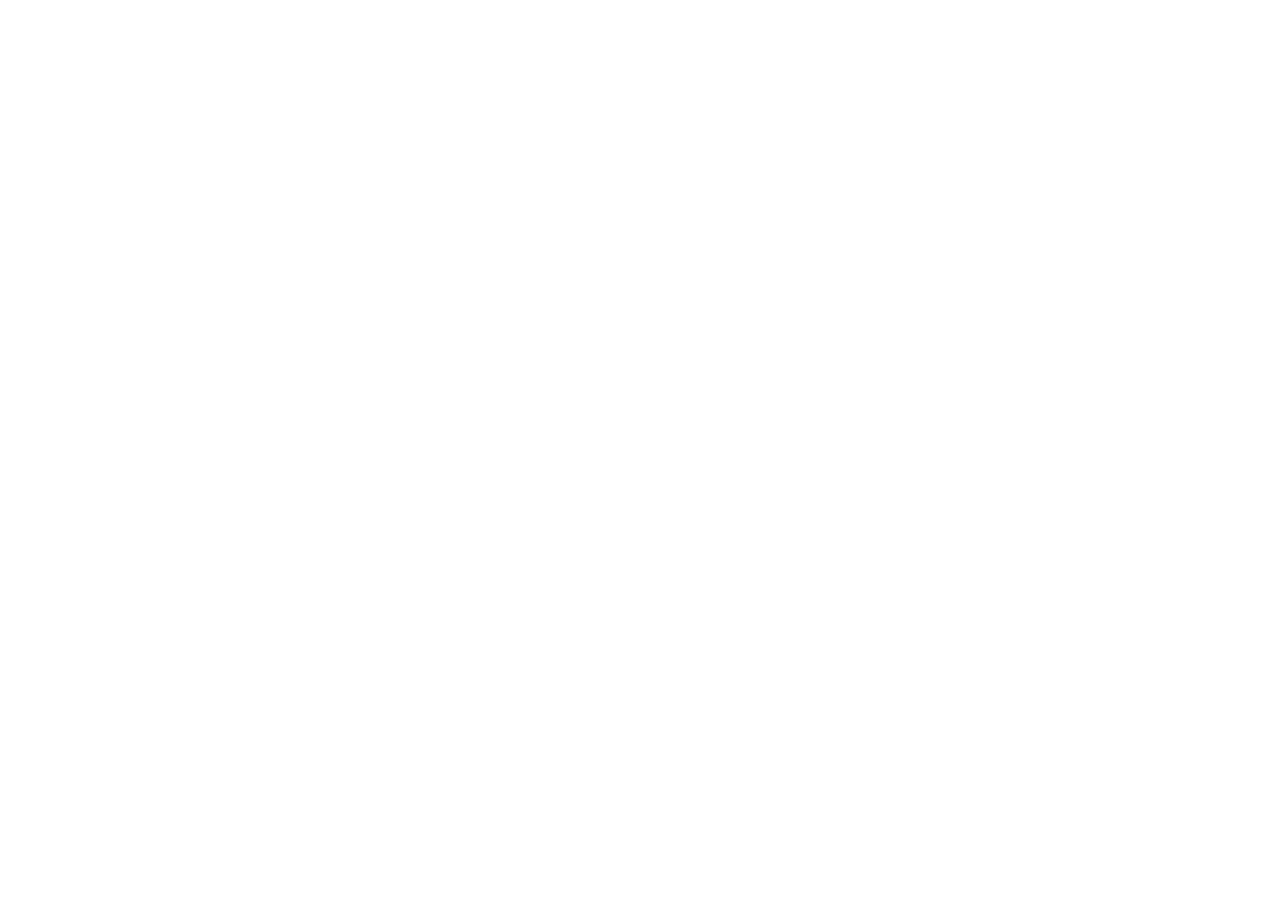
==== index.html @ 41bdb959 "index.html was added" ====
<!DOCTYPE html>
<html lang="en">
<head>
    <meta charset="UTF-8">
    <meta name="viewport" content="width=device-width, initial-scale=1.0">
    <title>Document</title>
</head>
<body>
    
</body>
</html>
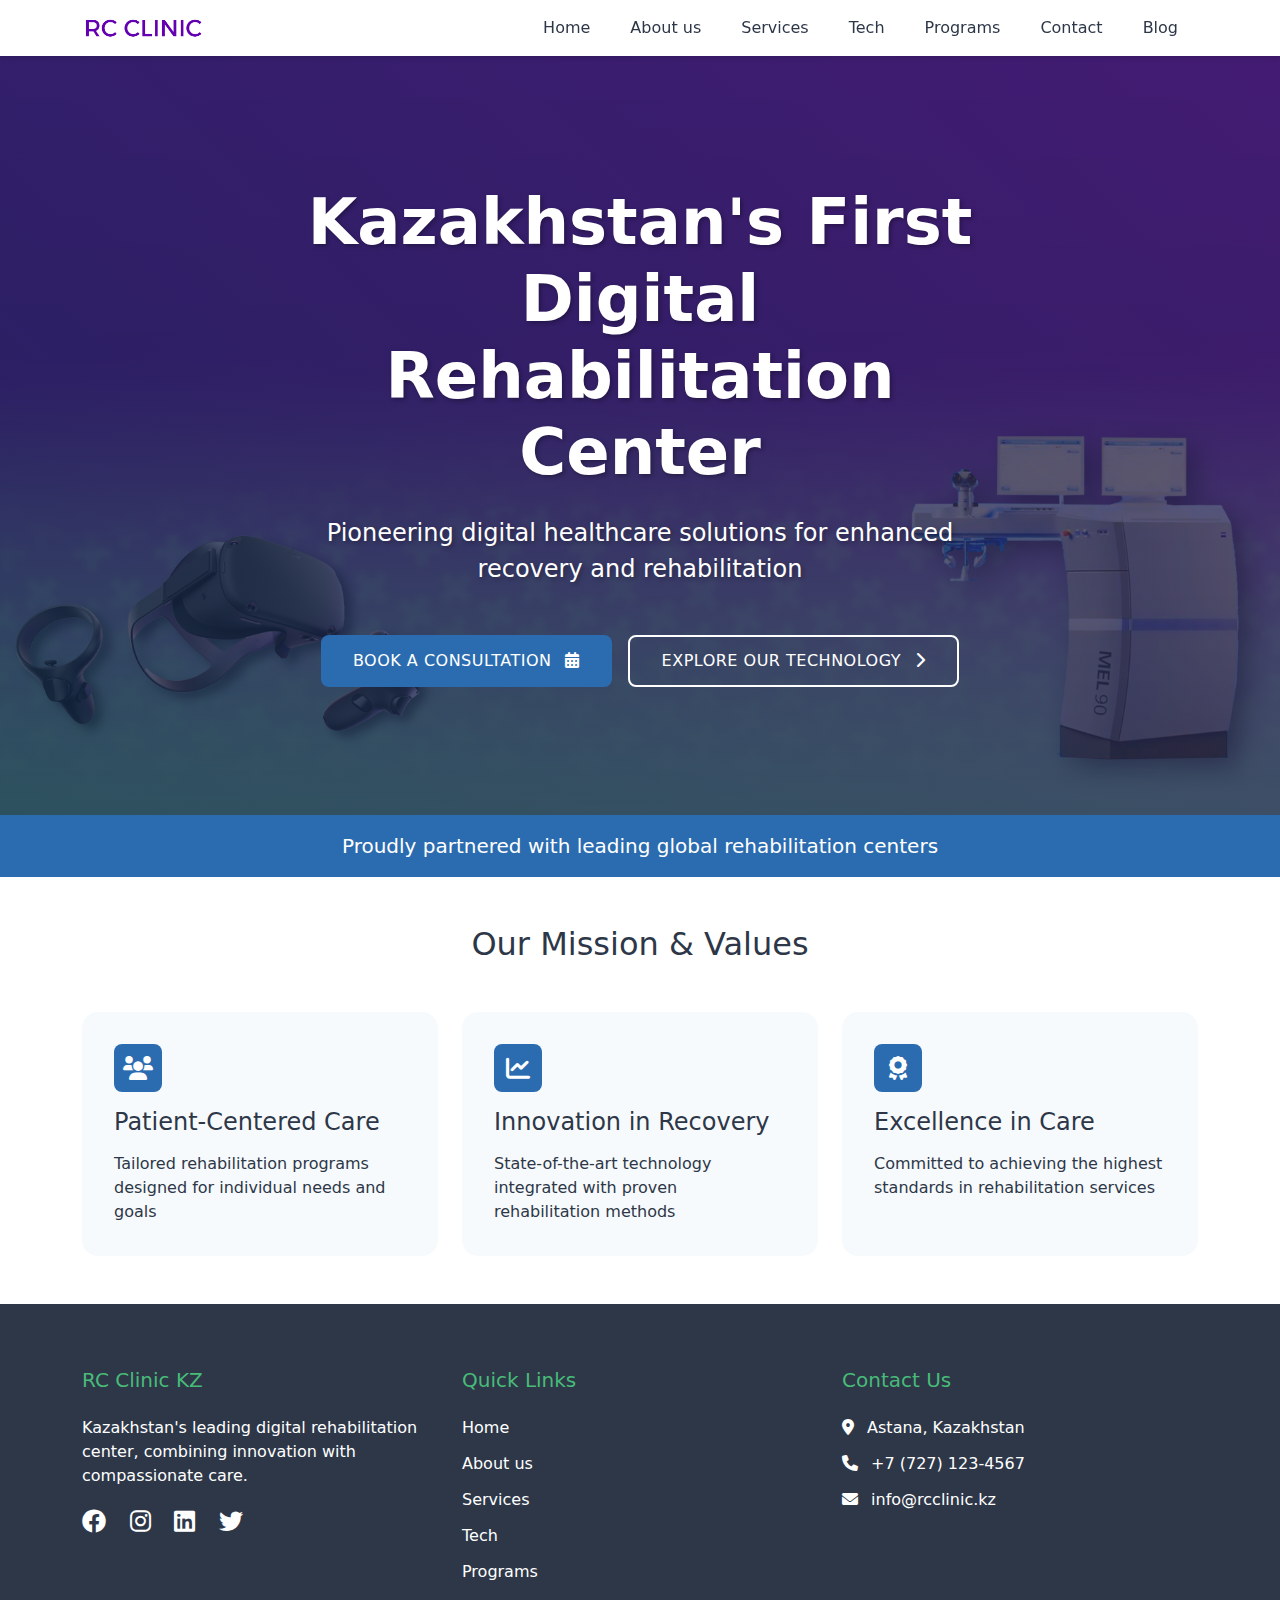
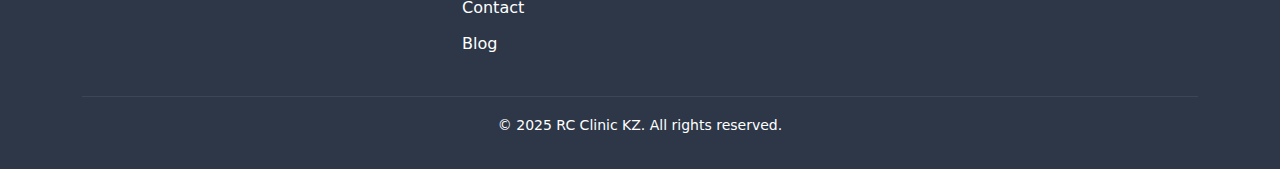
==== commit 3ca15860: "modal" ====
--- a/index.html
+++ b/index.html
@@ -3,9 +3,358 @@
 <head>
     <meta charset="UTF-8">
     <meta name="viewport" content="width=device-width, initial-scale=1.0">
-    <title>Document</title>
+    <title>RC Clinic - Kazakhstan's First Digital Rehabilitation Center</title>
+    <link href="https://cdnjs.cloudflare.com/ajax/libs/bootstrap/5.3.2/css/bootstrap.min.css" rel="stylesheet">
+    <link rel="stylesheet" href="style.css">
+<style>
+
+        .hero-section {
+            background: linear-gradient(rgba(0, 0, 0, 0.6), rgba(0, 0, 0, 0.7)), url('res/backgrmain.png');
+            background-size: cover;
+            background-position: center;
+            padding: 8rem 0;
+            color: white;
+            position: relative;
+        }
+
+        .hero-section::before {
+            content: '';
+            position: absolute;
+            top: 0;
+            left: 0;
+            width: 100%;
+            height: 100%;
+            background: linear-gradient(45deg, rgba(43, 108, 176, 0.3), rgba(128, 90, 213, 0.3));
+        }
+
+        .hero-section .container {
+            position: relative;
+            z-index: 2;
+        }
+
+        .hero-text {
+            text-shadow: 2px 2px 4px rgba(0, 0, 0, 0.3);
+        }
+
+        .achievement-banner {
+            background-color: var(--primary-blue);
+            color: white;
+        }
+
+        .custom-btn-primary {
+            background-color: var(--primary-blue);
+            color: white;
+            padding: 0.75rem 2rem;
+            border: none;
+            border-radius: 0.5rem;
+            transition: all 0.3s ease;
+            font-weight: 500;
+            text-transform: uppercase;
+            letter-spacing: 0.5px;
+        }
+
+        .custom-btn-primary:hover {
+            background-color: #2457A0;
+            color: white;
+            transform: translateY(-2px);
+            box-shadow: 0 4px 12px rgba(43, 108, 176, 0.3);
+        }
+
+        .custom-btn-secondary {
+            background-color: transparent;
+            color: white;
+            padding: 0.75rem 2rem;
+            border: 2px solid white;
+            border-radius: 0.5rem;
+            transition: all 0.3s ease;
+            font-weight: 500;
+            text-transform: uppercase;
+            letter-spacing: 0.5px;
+        }
+
+        .custom-btn-secondary:hover {
+            background-color: white;
+            color: var(--accent-purple);
+            transform: translateY(-2px);
+            box-shadow: 0 4px 12px rgba(255, 255, 255, 0.2);
+        }
+
+        .value-card {
+            background-color: var(--light-bg);
+            border-radius: 1rem;
+            padding: 2rem;
+            height: 100%;
+            transition: transform 0.3s ease;
+        }
+
+        .value-card:hover {
+            transform: translateY(-5px);
+        }
+
+        .icon-wrapper {
+            width: 3rem;
+            height: 3rem;
+            background-color: var(--primary-blue);
+            border-radius: 0.5rem;
+            display: flex;
+            align-items: center;
+            justify-content: center;
+            margin-bottom: 1rem;
+        }
+
+        .icon-wrapper i {
+            color: white;
+            font-size: 1.5rem;
+        }
+
+        .navbar {
+            background-color: white;
+            box-shadow: 0 2px 4px rgba(0,0,0,0.1);
+        }
+
+        .navbar-brand {
+            color: var(--primary-blue);
+            font-weight: bold;
+        }
+
+        .nav-link {
+            color: var(--dark-text);
+            transition: color 0.3s ease;
+        }
+
+        .nav-link:hover {
+            color: var(--primary-blue);
+        }
+    </style>
+    <link href="https://cdnjs.cloudflare.com/ajax/libs/font-awesome/6.0.0/css/all.min.css" rel="stylesheet">
 </head>
 <body>
+    <!-- Navigation -->
+    <nav class="navbar navbar-expand-lg sticky-top">
+        <div class="container">
+            <img src="res/logo/logo.png" alt="Logo" height="35" class="d-inline-block align-text-top">           
+            <button class="navbar-toggler" type="button" data-bs-toggle="collapse" data-bs-target="#navbarNav">
+                <span class="navbar-toggler-icon"></span>
+            </button>
+            <div class="collapse navbar-collapse" id="navbarNav">
+                <ul class="navbar-nav ms-auto">
+                    
+                    <li class="nav-item">
+                        <a class="nav-link" href="index.html">Home</a>
+                    </li>
+                    <li class="nav-item">
+                        <a class="nav-link" href="about.html">About us</a>
+                    </li>
+                    <li class="nav-item">
+                        <a class="nav-link" href="services.html">Services</a>
+                    </li>
+                    <li class="nav-item">
+                        <a class="nav-link" href="tech.html">Tech</a>
+                    </li>
+                    <li class="nav-item">
+                        <a class="nav-link" href="programs.html">Programs</a>
+                    </li>
+                    <li class="nav-item">
+                        <a class="nav-link" href="contact.html">Contact</a>
+                    </li>
+                    <li class="nav-item">
+                        <a class="nav-link" href="blog.html">Blog</a>
+                    </li>
+                </ul>
+            </div>
+        </div>
+    </nav>
+
+    <!-- Hero Section -->
+    <section class="hero-section">
+        <div class="container">
+            <div class="row align-items-center">
+                <div class="col-lg-8 mx-auto text-center hero-text">
+                    <h1 class="display-3 fw-bold mb-4">Kazakhstan's First Digital Rehabilitation Center</h1>
+                    <p class="lead mb-5 fs-4">Pioneering digital healthcare solutions for enhanced recovery and rehabilitation</p>
+                    <div class="d-flex flex-column flex-sm-row gap-3 justify-content-center">
+                        <button type="button" class="custom-btn-primary text-decoration-none btn-lg" data-bs-toggle="modal" data-bs-target="#consultationModal">
+                            Book a Consultation <i class="fas fa-calendar-alt ms-2"></i>
+                        </button>
+                        <button type="button" class="custom-btn-secondary text-decoration-none btn-lg" data-bs-toggle="modal" data-bs-target="#technologyModal">
+                            Explore Our Technology <i class="fas fa-chevron-right ms-2"></i>
+                        </button>
+                    </div>                </div>
+            </div>
+        </div>
+    </section>
+
+    <!-- Achievement Banner -->
+    <div class="achievement-banner py-3">
+        <div class="container">
+            <p class="text-center mb-0 lead">
+                Proudly partnered with leading global rehabilitation centers
+            </p>
+        </div>
+    </div>
+
+    <!-- Mission and Values -->
+    <section class="py-5">
+        <div class="container">
+            <h2 class="text-center mb-5">Our Mission & Values</h2>
+            <div class="row g-4">
+                <div class="col-md-4">
+                    <div class="value-card">
+                        <div class="icon-wrapper">
+                            <i class="fas fa-users"></i>
+                        </div>
+                        <h3 class="h4 mb-3">Patient-Centered Care</h3>
+                        <p class="mb-0">Tailored rehabilitation programs designed for individual needs and goals</p>
+                    </div>
+                </div>
+                <div class="col-md-4">
+                    <div class="value-card">
+                        <div class="icon-wrapper">
+                            <i class="fas fa-chart-line"></i>
+                        </div>
+                        <h3 class="h4 mb-3">Innovation in Recovery</h3>
+                        <p class="mb-0">State-of-the-art technology integrated with proven rehabilitation methods</p>
+                    </div>
+                </div>
+                <div class="col-md-4">
+                    <div class="value-card">
+                        <div class="icon-wrapper">
+                            <i class="fas fa-award"></i>
+                        </div>
+                        <h3 class="h4 mb-3">Excellence in Care</h3>
+                        <p class="mb-0">Committed to achieving the highest standards in rehabilitation services</p>
+                    </div>
+                </div>
+            </div>
+        </div>
+    </section>
+    <!-- Consultation Modal -->
+<div class="modal fade" id="consultationModal" tabindex="-1" aria-labelledby="consultationModalLabel" aria-hidden="true">
+    <div class="modal-dialog modal-dialog-centered">
+        <div class="modal-content">
+            <div class="modal-header">
+                <h5 class="modal-title" id="consultationModalLabel">Book a Consultation</h5>
+                <button type="button" class="btn-close" data-bs-dismiss="modal" aria-label="Close"></button>
+            </div>
+            <div class="modal-body">
+                <form>
+                    <div class="mb-3">
+                        <label for="name" class="form-label">Full Name</label>
+                        <input type="text" class="form-control" id="name" required>
+                    </div>
+                    <div class="mb-3">
+                        <label for="email" class="form-label">Email</label>
+                        <input type="email" class="form-control" id="email" required>
+                    </div>
+                    <div class="mb-3">
+                        <label for="phone" class="form-label">Phone Number</label>
+                        <input type="tel" class="form-control" id="phone" required>
+                    </div>
+                    <div class="mb-3">
+                        <label for="preferredDate" class="form-label">Preferred Date</label>
+                        <input type="date" class="form-control" id="preferredDate" required>
+                    </div>
+                </form>
+            </div>
+            <div class="modal-footer">
+                <button type="button" class="btn btn-secondary" data-bs-dismiss="modal">Close</button>
+                <button type="button" class="custom-btn-primary">Submit Request</button>
+            </div>
+        </div>
+    </div>
+</div>
+
+<!-- Technology Modal -->
+<div class="modal fade" id="technologyModal" tabindex="-1" aria-labelledby="technologyModalLabel" aria-hidden="true">
+    <div class="modal-dialog modal-dialog-centered modal-lg">
+        <div class="modal-content">
+            <div class="modal-header">
+                <h5 class="modal-title" id="technologyModalLabel">Our Technology</h5>
+                <button type="button" class="btn-close" data-bs-dismiss="modal" aria-label="Close"></button>
+            </div>
+            <div class="modal-body">
+                <div class="row g-4">
+                    <div class="col-md-6">
+                        <h6>Digital Rehabilitation Platform</h6>
+                        <p>State-of-the-art digital solutions for personalized rehabilitation programs.</p>
+                    </div>
+                    <div class="col-md-6">
+                        <h6>Motion Tracking Systems</h6>
+                        <p>Advanced motion capture technology for precise movement analysis and therapy.</p>
+                    </div>
+                    <div class="col-md-6">
+                        <h6>Telerehabilitation Services</h6>
+                        <p>Remote rehabilitation sessions with real-time monitoring and feedback.</p>
+                    </div>
+                    <div class="col-md-6">
+                        <h6>Progress Analytics</h6>
+                        <p>Data-driven recovery tracking and performance analysis.</p>
+                    </div>
+                </div>
+            </div>
+            <div class="modal-footer">
+                <button type="button" class="btn btn-secondary" data-bs-dismiss="modal">Close</button>
+                <a href="tech.html" class="custom-btn-primary text-decoration-none">Learn More</a>
+            </div>
+        </div>
+    </div>
+</div>
+    <!-- Footer -->
+    <footer class="footer">
+        <div class="container">
+            <div class="row g-4">
+                <div class="col-md-4">
+                    <h3 class="footer-title h5">RC Clinic KZ</h3>
+                    <p>Kazakhstan's leading digital rehabilitation center, combining innovation with compassionate care.</p>
+                    <div class="social-links mt-3">
+                        <a href="#"><i class="fab fa-facebook"></i></a>
+                        <a href="#"><i class="fab fa-instagram"></i></a>
+                        <a href="#"><i class="fab fa-linkedin"></i></a>
+                        <a href="#"><i class="fab fa-twitter"></i></a>
+                    </div>
+                </div>
+                <div class="col-md-4">
+                    <h3 class="footer-title h5">Quick Links</h3>
+                    <ul class="footer-links">
+                        <li class="nav-item">
+                            <a href="index.html">Home</a>
+                        </li>
+                        <li class="nav-item">
+                            <a href="about.html">About us</a>
+                        </li>
+                        <li class="nav-item">
+                            <a href="services.html">Services</a>
+                        </li>
+                        <li class="nav-item">
+                            <a href="tech.html">Tech</a>
+                        </li>
+                        <li class="nav-item">
+                            <a href="programs.html">Programs</a>
+                        </li>
+                        <li class="nav-item">
+                            <a  href="contact.html">Contact</a>
+                        </li>
+                        <li class="nav-item">
+                            <a href="blog.html">Blog</a>
+                        </li>
     
+                    </ul>
+                </div>
+                <div class="col-md-4">
+                    <h3 class="footer-title h5">Contact Us</h3>
+                    <ul class="footer-links">
+                        <li><i class="fas fa-map-marker-alt me-2"></i> Astana, Kazakhstan</li>
+                        <li><i class="fas fa-phone me-2"></i> +7 (727) 123-4567</li>
+                        <li><i class="fas fa-envelope me-2"></i> info@rcclinic.kz</li>
+                    </ul>
+                </div>
+            </div>
+            <hr class="mt-4 mb-3 border-secondary">
+            <div class="text-center">
+                <small>&copy; 2025 RC Clinic KZ. All rights reserved.</small>
+            </div>
+        </div>
+    </footer>
+    <script src="https://cdnjs.cloudflare.com/ajax/libs/bootstrap/5.3.2/js/bootstrap.bundle.min.js"></script>
 </body>
 </html>--- a/style.css
+++ b/style.css
@@ -0,0 +1,93 @@
+:root {
+    --primary-blue: #2B6CB0;
+    --secondary-green: #48BB78;
+    --accent-purple: #805AD5;
+    --dark-text: #2D3748;
+    --light-bg: #F7FAFC;
+}
+
+body {
+    font-family: 'Segoe UI', system-ui, -apple-system, sans-serif;
+    color: var(--dark-text);
+}
+.footer {
+    background-color: var(--dark-text);
+    color: white;
+    padding: 4rem 0 2rem;
+}
+
+.footer-title {
+    color: var(--secondary-green);
+    margin-bottom: 1.5rem;
+}
+
+.footer-links {
+    list-style: none;
+    padding: 0;
+}
+
+.footer-links li {
+    margin-bottom: 0.75rem;
+}
+
+.footer-links a {
+    color: white;
+    text-decoration: none;
+    transition: color 0.3s ease;
+}
+
+.footer-links a:hover {
+    color: var(--secondary-green);
+}
+
+.social-links {
+    font-size: 1.5rem;
+}
+
+.social-links a {
+    color: white;
+    margin-right: 1rem;
+    transition: color 0.3s ease;
+}
+
+.social-links a:hover {
+    color: var(--secondary-green);
+}
+.navbar {
+    background-color: rgba(255, 255, 255, 0.9);
+    backdrop-filter: blur(10px);
+    -webkit-backdrop-filter: blur(10px);
+    transition: all 0.3s ease;
+    box-shadow: 0 2px 10px rgba(0, 0, 0, 0.1);
+}
+
+.navbar.navbar-light {
+    padding: 0.75rem 1rem;
+}
+
+.navbar .nav-link {
+    color: var(--dark-text);
+    transition: color 0.3s ease;
+    position: relative;
+    padding: 0.5rem 1rem !important;
+    margin: 0 0.25rem;
+}
+
+.navbar .nav-link:hover {
+    color: var(--primary-blue);
+}
+
+.navbar .nav-link.active {
+    color: var(--primary-blue);
+}
+
+.navbar .nav-link.active::after {
+    content: '';
+    position: absolute;
+    bottom: 0;
+    left: 1rem;
+    right: 1rem;
+    height: 2px;
+    background-color: var(--primary-blue);
+    border-radius: 1px;
+}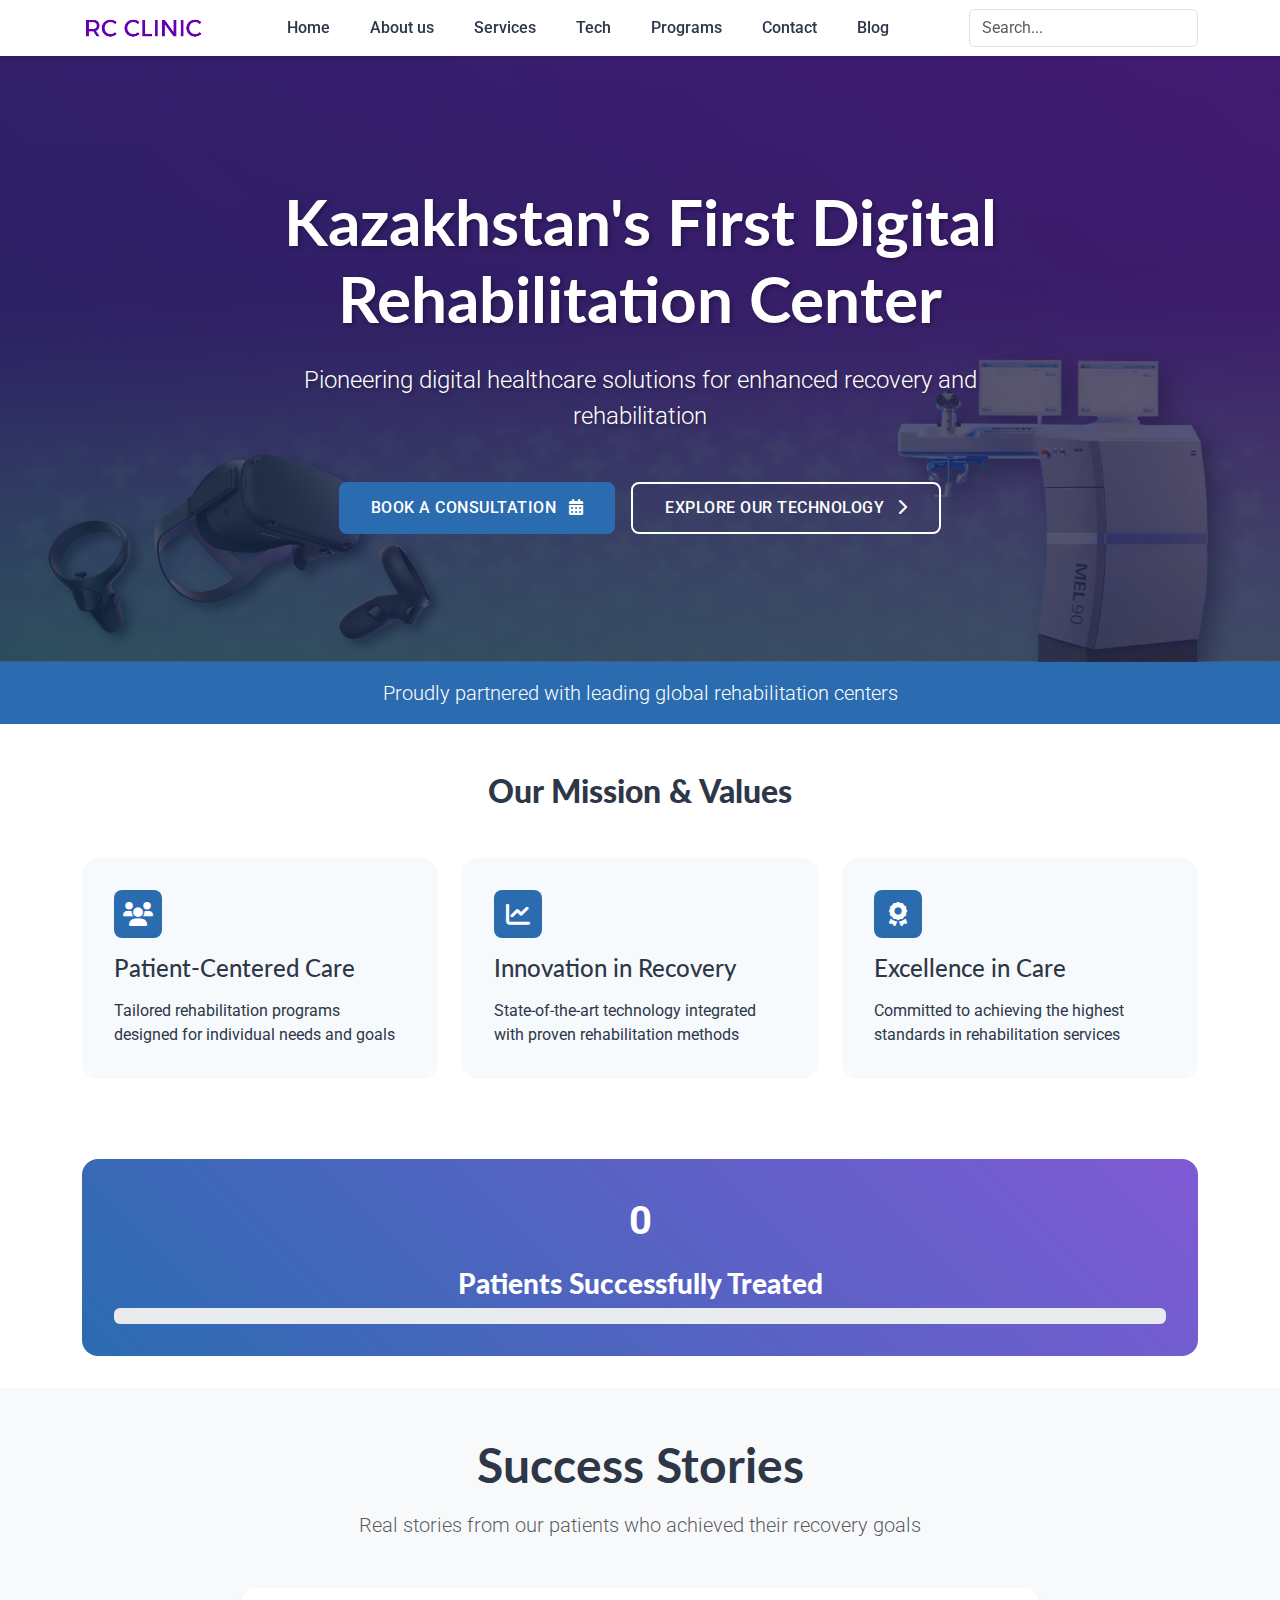
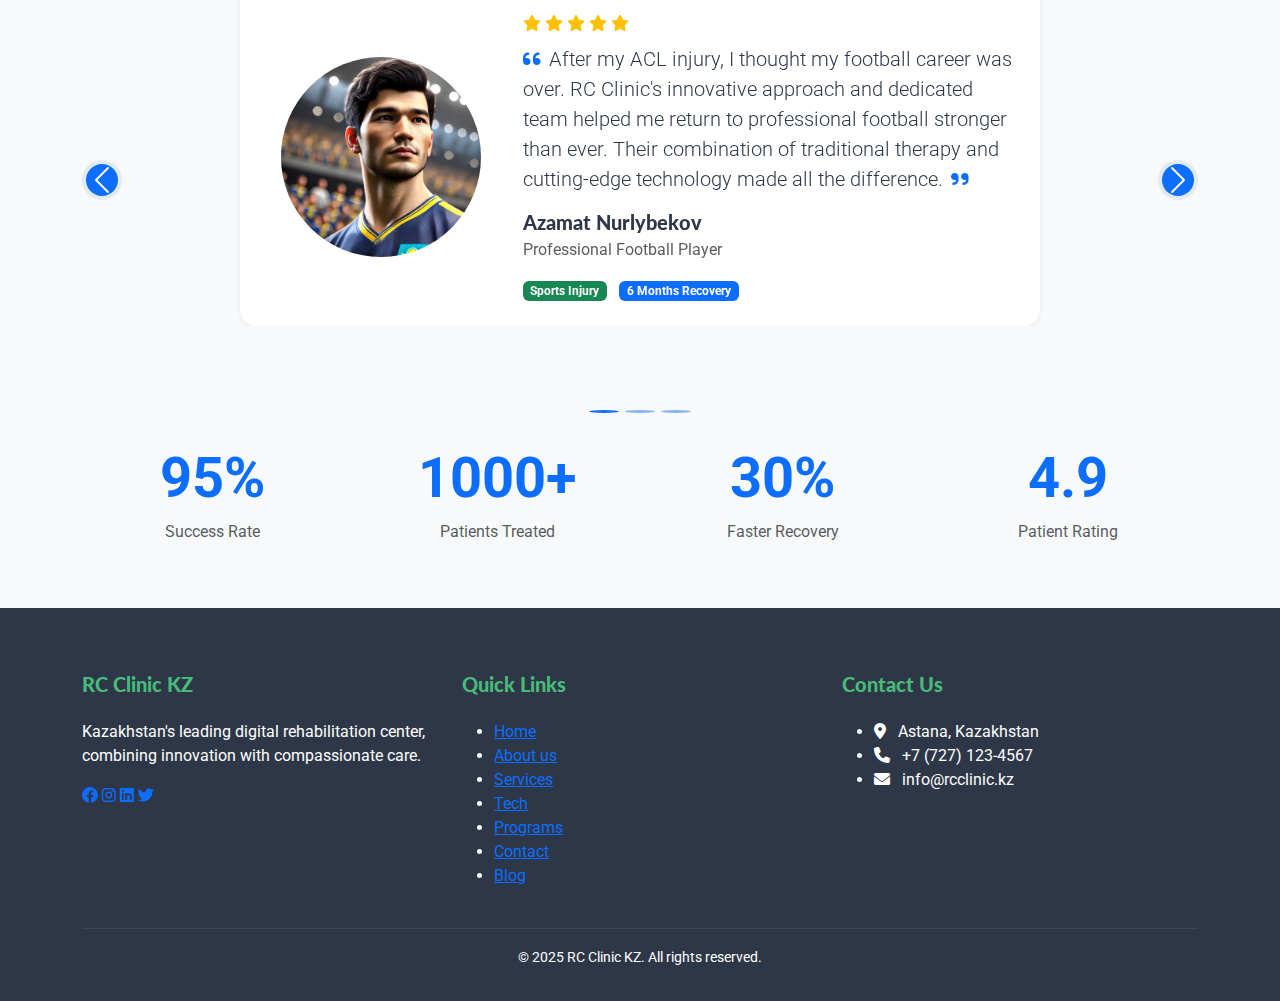
==== commit d05440d4: "stories" ====
--- a/index.html
+++ b/index.html
@@ -161,6 +161,18 @@
                         <a class="nav-link" href="blog.html">Blog</a>
                     </li>
                 </ul>
+                <div class="search-container">
+                    <input type="search" class="form-control" placeholder="Search..." aria-label="Search">
+                    <div class="search-results">
+                        Home
+                    </div>
+                    <div class="search-results">
+                        About
+                    </div>
+                    <div class="search-results">
+                        Help
+                    </div>
+                </div>
             </div>
         </div>
     </nav>
@@ -193,6 +205,8 @@
         </div>
     </div>
 
+    
+
     <!-- Mission and Values -->
     <section class="py-5">
         <div class="container">
@@ -228,6 +242,216 @@
             </div>
         </div>
     </section>
+
+
+        <!-- Patient Counter Section -->
+        <section class="container">
+            <div class="patient-counter text-center">
+                <div class="progress-count">0</div>
+                <h3>Patients Successfully Treated</h3>
+                <div class="progress">
+                    <div class="progress-bar" role="progressbar" style="width: 0%" aria-valuenow="0" aria-valuemin="0" aria-valuemax="100"></div>
+                </div>
+            </div>
+        </section>
+
+<!-- Success Stories Section -->
+<section class="success-stories py-5 bg-light">
+    <div class="container">
+        <div class="text-center mb-5">
+            <h2 class="display-5 fw-bold mb-3">Success Stories</h2>
+            <p class="lead text-muted">Real stories from our patients who achieved their recovery goals</p>
+        </div>
+
+        <!-- Main Testimonial Carousel -->
+        <div id="testimonialCarousel" class="carousel slide" data-bs-ride="carousel">
+            <div class="carousel-inner">
+                <!-- Testimonial 1 -->
+                <div class="carousel-item active">
+                    <div class="testimonial-card bg-white p-4 rounded-4 shadow-sm mx-auto" style="max-width: 800px;">
+                        <div class="row align-items-center">
+                            <div class="col-md-4 mb-3 mb-md-0">
+                                <img src="res/portrait/Azamat.png" alt="Azamat Nurlybekov" class="rounded-circle img-fluid mx-auto d-block" style="width: 200px; height: 200px; object-fit: cover;">
+                            </div>
+                            <div class="col-md-8">
+                                <div class="text-warning mb-2">
+                                    <i class="fas fa-star"></i>
+                                    <i class="fas fa-star"></i>
+                                    <i class="fas fa-star"></i>
+                                    <i class="fas fa-star"></i>
+                                    <i class="fas fa-star"></i>
+                                </div>
+                                <p class="lead mb-3"><i class="fas fa-quote-left me-2 text-primary"></i>After my ACL injury, I thought my football career was over. RC Clinic's innovative approach and dedicated team helped me return to professional football stronger than ever. Their combination of traditional therapy and cutting-edge technology made all the difference.<i class="fas fa-quote-right ms-2 text-primary"></i></p>
+                                <h5 class="mb-1">Azamat Nurlybekov</h5>
+                                <p class="text-muted">Professional Football Player</p>
+                                <div class="mt-3">
+                                    <span class="badge bg-success me-2">Sports Injury</span>
+                                    <span class="badge bg-primary">6 Months Recovery</span>
+                                </div>
+                            </div>
+                        </div>
+                    </div>
+                </div>
+
+                <!-- Testimonial 2 -->
+                <div class="carousel-item">
+                    <div class="testimonial-card bg-white p-4 rounded-4 shadow-sm mx-auto" style="max-width: 800px;">
+                        <div class="row align-items-center">
+                            <div class="col-md-4 mb-3 mb-md-0">
+                                <img src="res/portrait/Dinara.png" alt="Dinara Saduakassova" class="rounded-circle img-fluid mx-auto d-block" style="width: 200px; height: 200px; object-fit: cover;">
+                            </div>
+                            <div class="col-md-8">
+                                <div class="text-warning mb-2">
+                                    <i class="fas fa-star"></i>
+                                    <i class="fas fa-star"></i>
+                                    <i class="fas fa-star"></i>
+                                    <i class="fas fa-star"></i>
+                                    <i class="fas fa-star"></i>
+                                </div>
+                                <p class="lead mb-3"><i class="fas fa-quote-left me-2 text-primary"></i>The virtual reality therapy sessions were both engaging and effective. I saw significant improvements in my mobility and strength. The team's expertise in sports medicine and rehabilitation technology exceeded my expectations.<i class="fas fa-quote-right ms-2 text-primary"></i></p>
+                                <h5 class="mb-1">Dinara Saduakassova</h5>
+                                <p class="text-muted">Olympic Athlete</p>
+                                <div class="mt-3">
+                                    <span class="badge bg-success me-2">Performance Recovery</span>
+                                    <span class="badge bg-primary">3 Months Program</span>
+                                </div>
+                            </div>
+                        </div>
+                    </div>
+                </div>
+
+                <!-- Testimonial 3 -->
+                <div class="carousel-item">
+                    <div class="testimonial-card bg-white p-4 rounded-4 shadow-sm mx-auto" style="max-width: 800px;">
+                        <div class="row align-items-center">
+                            <div class="col-md-4 mb-3 mb-md-0">
+                                <img src="res/portrait/Ruslan.png" alt="Ruslan Mammadov" class="rounded-circle img-fluid mx-auto d-block" style="width: 200px; height: 200px; object-fit: cover;">
+                            </div>
+                            <div class="col-md-8">
+                                <div class="text-warning mb-2">
+                                    <i class="fas fa-star"></i>
+                                    <i class="fas fa-star"></i>
+                                    <i class="fas fa-star"></i>
+                                    <i class="fas fa-star"></i>
+                                    <i class="fas fa-star-half-alt"></i>
+                                </div>
+                                <p class="lead mb-3"><i class="fas fa-quote-left me-2 text-primary"></i>As a marathon runner, recovering from a stress fracture was daunting. The personalized rehabilitation program, combined with their advanced monitoring systems, helped me track my progress and return to running with confidence.<i class="fas fa-quote-right ms-2 text-primary"></i></p>
+                                <h5 class="mb-1">Ruslan Mammadov</h5>
+                                <p class="text-muted">Marathon Runner</p>
+                                <div class="mt-3">
+                                    <span class="badge bg-success me-2">Injury Recovery</span>
+                                    <span class="badge bg-primary">4 Months Program</span>
+                                </div>
+                            </div>
+                        </div>
+                    </div>
+                </div>
+            </div>
+
+            <!-- Carousel Controls -->
+            <button class="carousel-control-prev" type="button" data-bs-target="#testimonialCarousel" data-bs-slide="prev">
+                <span class="carousel-control-prev-icon bg-primary rounded-circle" aria-hidden="true"></span>
+                <span class="visually-hidden">Previous</span>
+            </button>
+            <button class="carousel-control-next" type="button" data-bs-target="#testimonialCarousel" data-bs-slide="next">
+                <span class="carousel-control-next-icon bg-primary rounded-circle" aria-hidden="true"></span>
+                <span class="visually-hidden">Next</span>
+            </button>
+
+            <!-- Carousel Indicators -->
+            <div class="carousel-indicators position-relative mt-4">
+                <button type="button" data-bs-target="#testimonialCarousel" data-bs-slide-to="0" class="active bg-primary" aria-current="true" aria-label="Slide 1"></button>
+                <button type="button" data-bs-target="#testimonialCarousel" data-bs-slide-to="1" class="bg-primary" aria-label="Slide 2"></button>
+                <button type="button" data-bs-target="#testimonialCarousel" data-bs-slide-to="2" class="bg-primary" aria-label="Slide 3"></button>
+            </div>
+        </div>
+
+        <!-- Recovery Statistics -->
+        <div class="row mt-5 g-4">
+            <div class="col-md-3 col-sm-6">
+                <div class="text-center">
+                    <div class="display-4 fw-bold text-primary mb-2">95%</div>
+                    <p class="text-muted">Success Rate</p>
+                </div>
+            </div>
+            <div class="col-md-3 col-sm-6">
+                <div class="text-center">
+                    <div class="display-4 fw-bold text-primary mb-2">1000+</div>
+                    <p class="text-muted">Patients Treated</p>
+                </div>
+            </div>
+            <div class="col-md-3 col-sm-6">
+                <div class="text-center">
+                    <div class="display-4 fw-bold text-primary mb-2">30%</div>
+                    <p class="text-muted">Faster Recovery</p>
+                </div>
+            </div>
+            <div class="col-md-3 col-sm-6">
+                <div class="text-center">
+                    <div class="display-4 fw-bold text-primary mb-2">4.9</div>
+                    <p class="text-muted">Patient Rating</p>
+                </div>
+            </div>
+        </div>
+    </div>
+
+    <style>
+        .success-stories {
+            background-color: #f8f9fa;
+        }
+
+        .testimonial-card {
+            transition: transform 0.3s ease;
+        }
+
+        .testimonial-card:hover {
+            transform: translateY(-5px);
+        }
+
+        .carousel-control-prev,
+        .carousel-control-next {
+            width: 40px;
+            height: 40px;
+            top: 50%;
+            transform: translateY(-50%);
+            background-color: rgba(43, 108, 176, 0.1);
+            border-radius: 50%;
+            opacity: 1;
+        }
+
+        .carousel-control-prev:hover,
+        .carousel-control-next:hover {
+            background-color: rgba(43, 108, 176, 0.2);
+        }
+
+        .carousel-indicators {
+            bottom: -50px;
+        }
+
+        .carousel-indicators button {
+            width: 10px;
+            height: 10px;
+            border-radius: 50%;
+            margin: 0 5px;
+        }
+
+        @media (max-width: 768px) {
+            .testimonial-card {
+                text-align: center;
+            }
+            
+            .carousel-control-prev,
+            .carousel-control-next {
+                display: none;
+            }
+        }
+    </style>
+</section>
+
+    <div class="lightbox" id="imageLightbox">
+        <img src="res/b4.png" alt="Enlarged image">
+    </div>
+
     <!-- Consultation Modal -->
 <div class="modal fade" id="consultationModal" tabindex="-1" aria-labelledby="consultationModalLabel" aria-hidden="true">
     <div class="modal-dialog modal-dialog-centered">
--- a/style.css
+++ b/style.css
@@ -1,71 +1,122 @@
+/* Import fonts */
+@import url('https://fonts.googleapis.com/css2?family=Roboto:wght@300;400;500;700&display=swap');
+@import url('https://fonts.googleapis.com/css2?family=Playfair+Display:wght@400;500;600;700;900&display=swap');
+@import url('https://fonts.googleapis.com/css2?family=Lato:wght@300;400;700;900&display=swap');
+
+/* Root variables */
 :root {
     --primary-blue: #2B6CB0;
     --secondary-green: #48BB78;
     --accent-purple: #805AD5;
     --dark-text: #2D3748;
     --light-bg: #F7FAFC;
-}
-
+    
+    /* Font families */
+    --font-primary: 'Roboto', sans-serif;
+    --font-headers: 'Lato', sans-serif;
+    --font-news: 'Playfair Display', serif;
+}
+
+/* Base styles */
 body {
-    font-family: 'Segoe UI', system-ui, -apple-system, sans-serif;
+    font-family: var(--font-primary);
     color: var(--dark-text);
-}
-.footer {
-    background-color: var(--dark-text);
-    color: white;
-    padding: 4rem 0 2rem;
-}
-
-.footer-title {
-    color: var(--secondary-green);
-    margin-bottom: 1.5rem;
-}
-
-.footer-links {
-    list-style: none;
-    padding: 0;
-}
-
-.footer-links li {
-    margin-bottom: 0.75rem;
-}
-
-.footer-links a {
-    color: white;
-    text-decoration: none;
-    transition: color 0.3s ease;
-}
-
-.footer-links a:hover {
-    color: var(--secondary-green);
-}
-
-.social-links {
-    font-size: 1.5rem;
-}
-
-.social-links a {
-    color: white;
-    margin-right: 1rem;
-    transition: color 0.3s ease;
-}
-
-.social-links a:hover {
-    color: var(--secondary-green);
-}
+    font-weight: 400;
+}
+
+/* Header styles */
+h1, h2, h3, h4, h5, h6 {
+    font-family: var(--font-headers);
+    font-weight: 900;
+}
+
+/* News section styles */
+.news-section {
+    font-family: var(--font-news);
+    font-optical-sizing: auto;
+}
+
+.news-section h2 {
+    font-weight: 700;
+}
+
+.news-section p {
+    font-weight: 400;
+}
+
+/* Utility classes for fonts */
+.text-roboto {
+    font-family: var(--font-primary);
+    font-optical-sizing: auto;
+}
+
+.text-roboto-light {
+    font-family: var(--font-primary);
+    font-weight: 300;
+}
+
+.text-roboto-regular {
+    font-family: var(--font-primary);
+    font-weight: 400;
+}
+
+.text-roboto-medium {
+    font-family: var(--font-primary);
+    font-weight: 500;
+}
+
+.text-roboto-bold {
+    font-family: var(--font-primary);
+    font-weight: 700;
+}
+
+.text-playfair {
+    font-family: var(--font-news);
+    font-optical-sizing: auto;
+}
+
+.text-playfair-regular {
+    font-family: var(--font-news);
+    font-weight: 400;
+}
+
+.text-playfair-bold {
+    font-family: var(--font-news);
+    font-weight: 700;
+}
+
+.text-lato {
+    font-family: var(--font-headers);
+}
+
+.text-lato-regular {
+    font-family: var(--font-headers);
+    font-weight: 400;
+}
+
+.text-lato-bold {
+    font-family: var(--font-headers);
+    font-weight: 700;
+}
+
+.text-lato-black {
+    font-family: var(--font-headers);
+    font-weight: 900;
+}
+
+/* Update existing navbar styles */
 .navbar {
     background-color: rgba(255, 255, 255, 0.9);
     backdrop-filter: blur(10px);
     -webkit-backdrop-filter: blur(10px);
     transition: all 0.3s ease;
     box-shadow: 0 2px 10px rgba(0, 0, 0, 0.1);
-}
-
-.navbar.navbar-light {
-    padding: 0.75rem 1rem;
+    font-family: var(--font-primary);
 }
 
 .navbar .nav-link {
+    font-family: var(--font-primary);
+    font-weight: 500;
     color: var(--dark-text);
     transition: color 0.3s ease;
     position: relative;
@@ -73,21 +124,102 @@
     margin: 0 0.25rem;
 }
 
-.navbar .nav-link:hover {
-    color: var(--primary-blue);
-}
-
-.navbar .nav-link.active {
-    color: var(--primary-blue);
-}
-
-.navbar .nav-link.active::after {
-    content: '';
+/* Update footer styles */
+.footer {
+    background-color: var(--dark-text);
+    color: white;
+    padding: 4rem 0 2rem;
+    font-family: var(--font-primary);
+}
+
+.footer-title {
+    font-family: var(--font-headers);
+    font-weight: 900;
+    color: var(--secondary-green);
+    margin-bottom: 1.5rem;
+}
+
+.search-container {
+    position: relative;
+    max-width: 300px;
+    margin-left: auto;
+}
+
+.search-results {
     position: absolute;
-    bottom: 0;
-    left: 1rem;
-    right: 1rem;
-    height: 2px;
-    background-color: var(--primary-blue);
-    border-radius: 1px;
+    top: 100%;
+    left: 0;
+    right: 0;
+    background: white;
+    border: 1px solid #ddd;
+    border-radius: 0.25rem;
+    box-shadow: 0 2px 4px rgba(0,0,0,0.1);
+    z-index: 1000;
+    display: none;
+}
+
+.search-container:focus-within .search-results {
+    display: block;
+}
+
+.patient-counter {
+    background: linear-gradient(45deg, var(--primary-blue), var(--accent-purple));
+    color: white;
+    padding: 2rem;
+    border-radius: 1rem;
+    margin: 2rem 0;
+}
+
+.progress-count {
+    font-size: 2.5rem;
+    font-weight: bold;
+    margin-bottom: 1rem;
+}
+
+/* Lazy loading styles */
+.lazy-image {
+    opacity: 0;
+    transition: opacity 0.3s ease-in;
+}
+
+.lazy-image.loaded {
+    opacity: 1;
+}
+
+/* Success Stories Slider */
+.success-stories {
+    padding: 4rem 0;
+    background: var(--light-bg);
+}
+
+.story-card {
+    padding: 2rem;
+    background: white;
+    border-radius: 1rem;
+    margin: 1rem;
+    box-shadow: 0 4px 6px rgba(0,0,0,0.1);
+}
+
+/* Lightbox styles */
+.lightbox {
+    display: none;
+    position: fixed;
+    top: 0;
+    left: 0;
+    width: 100%;
+    height: 100%;
+    background: rgba(0,0,0,0.9);
+    z-index: 1050;
+    padding: 2rem;
+}
+
+.lightbox.active {
+    display: flex;
+    align-items: center;
+    justify-content: center;
+}
+
+.lightbox img {
+    max-width: 90%;
+    max-height: 90vh;
 }